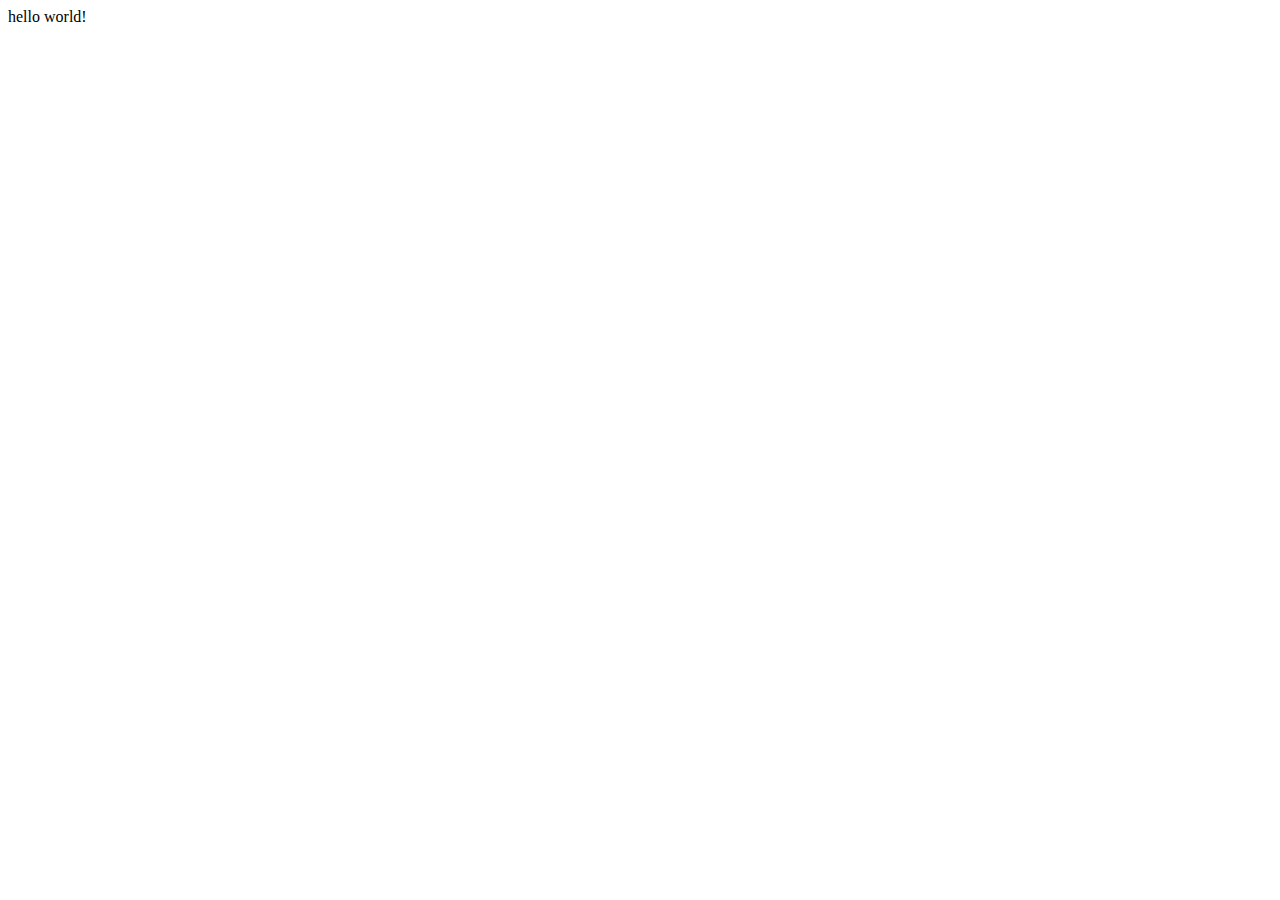
==== index.html @ 7e1a2815 "initial commit" ====
<!DOCTYPE html>
<html lang="en">
  <head>
    <meta charset="UTF-8" />
    <meta name="viewport" content="width=device-width, initial-scale=1.0" />
    <title>Document</title>
    <link rel="stylesheet" href="style.css" />
  </head>
  <body>
    hello world!
    <script src="script.js"></script>
  </body>
</html>
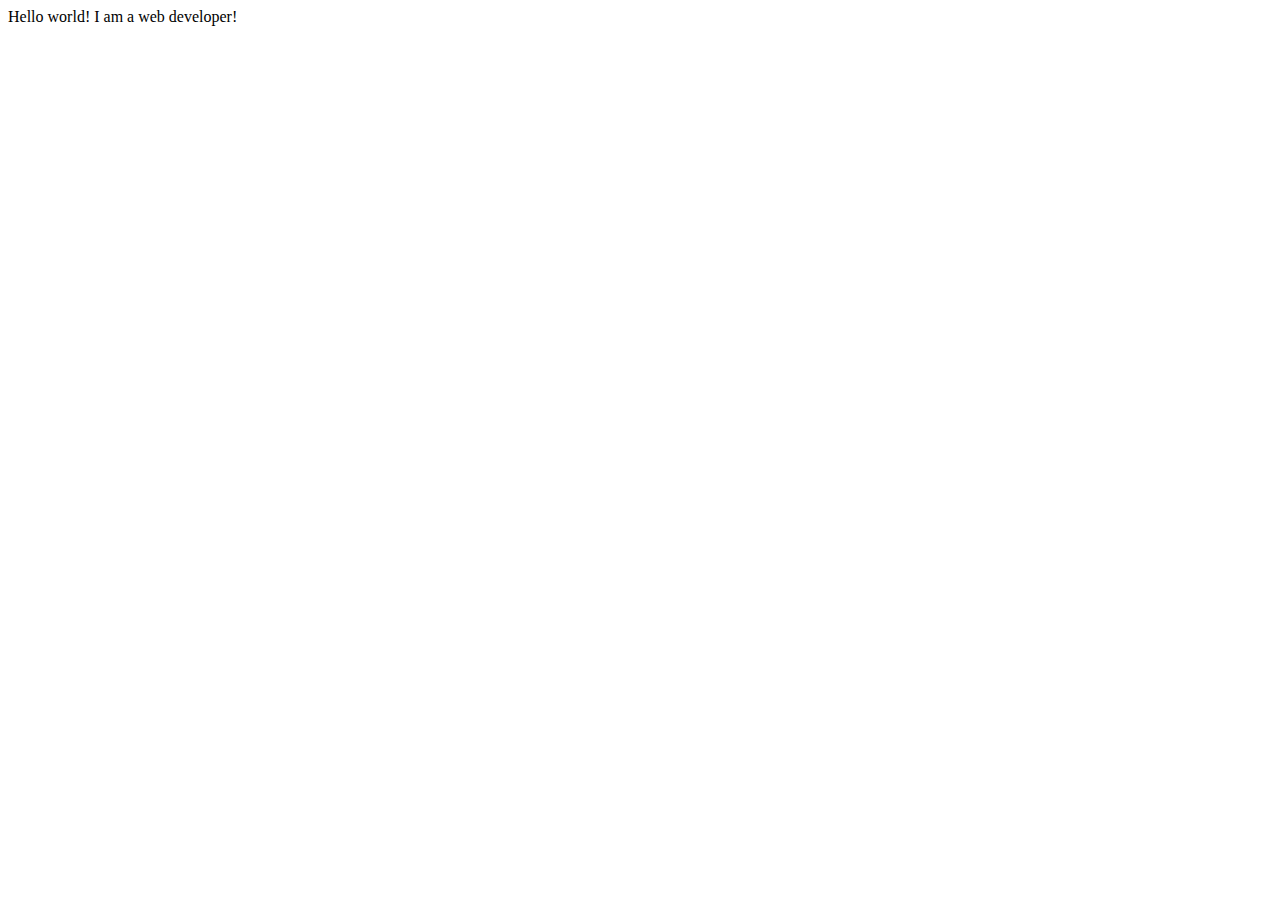
==== commit 7fc1e7f8: "include introduction" ====
--- a/index.html
+++ b/index.html
@@ -7,7 +7,7 @@
     <link rel="stylesheet" href="style.css" />
   </head>
   <body>
-    hello world!
+    Hello world! I am a web developer!
     <script src="script.js"></script>
   </body>
 </html>
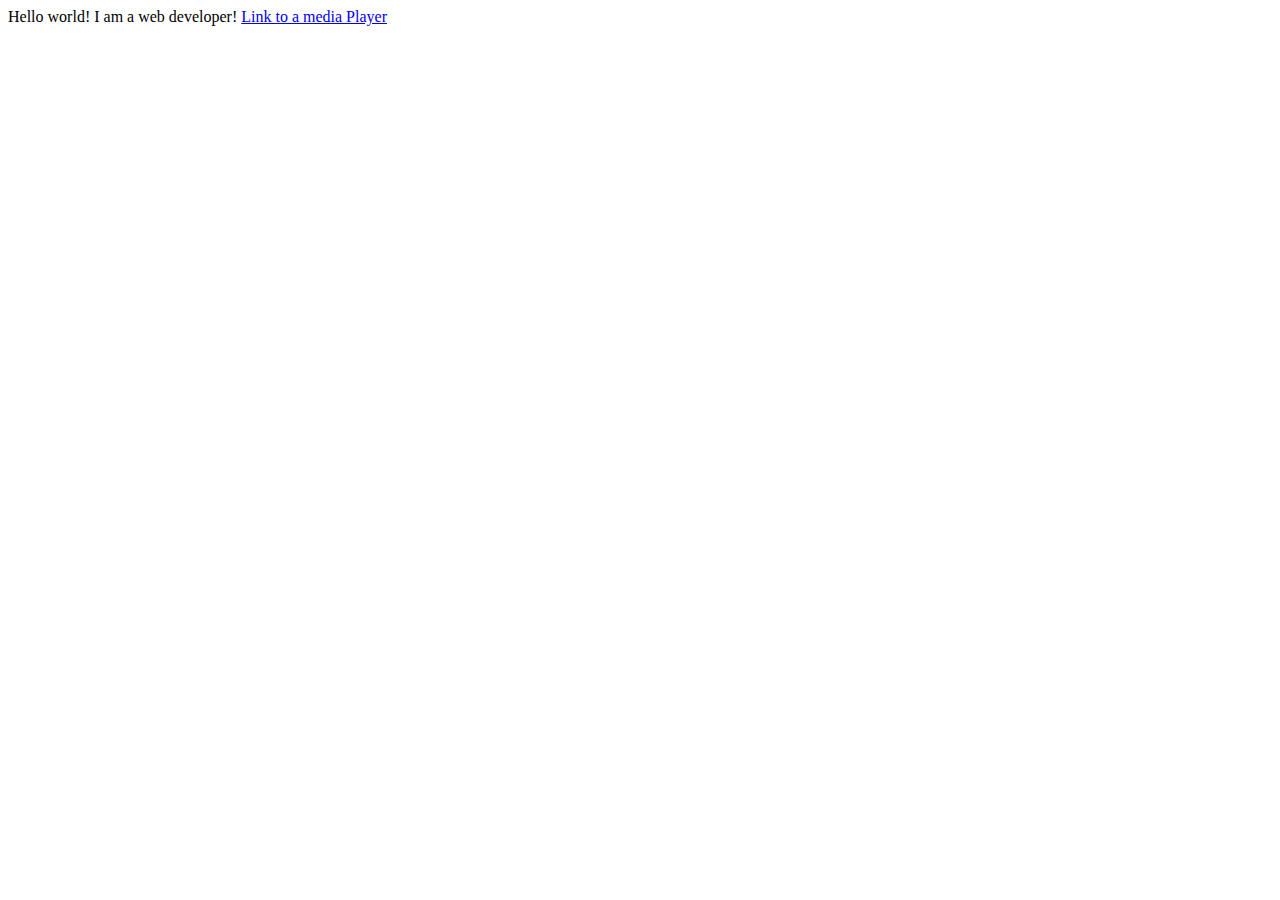
==== commit 9e3b4b67: "include media player" ====
--- a/index.html
+++ b/index.html
@@ -3,11 +3,12 @@
   <head>
     <meta charset="UTF-8" />
     <meta name="viewport" content="width=device-width, initial-scale=1.0" />
-    <title>Document</title>
+    <title>Welcome to my website!</title>
     <link rel="stylesheet" href="style.css" />
   </head>
   <body>
     Hello world! I am a web developer!
+    <a href="./media-player/index.html">Link to a media Player</a>
     <script src="script.js"></script>
   </body>
 </html>
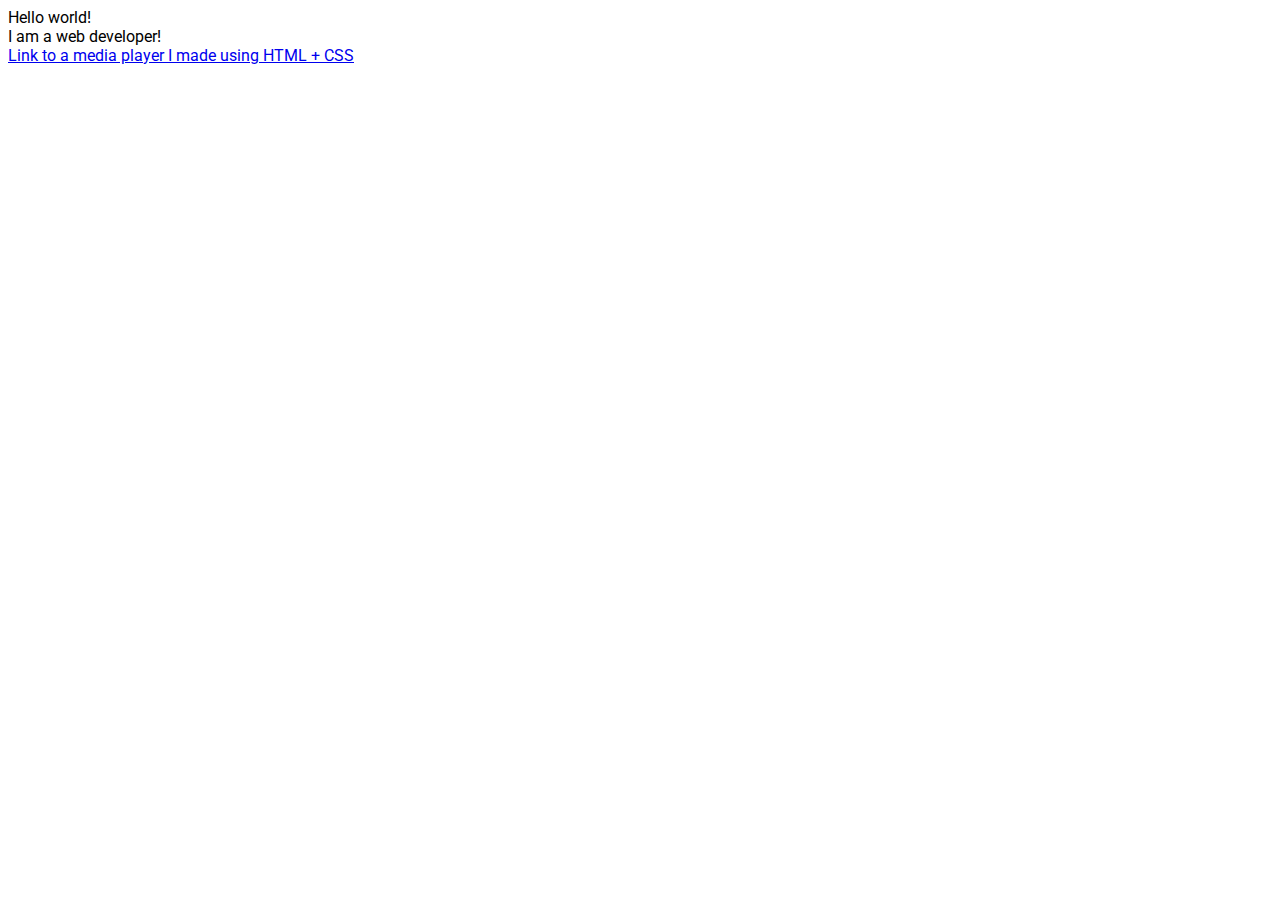
==== commit af1a1847: "include link to go back to home page" ====
--- a/index.html
+++ b/index.html
@@ -4,11 +4,20 @@
     <meta charset="UTF-8" />
     <meta name="viewport" content="width=device-width, initial-scale=1.0" />
     <title>Welcome to my website!</title>
+    <link rel="preconnect" href="https://fonts.googleapis.com" />
+    <link rel="preconnect" href="https://fonts.gstatic.com" crossorigin />
+    <link
+      href="https://fonts.googleapis.com/css2?family=Roboto:ital,wght@0,100..900;1,100..900&display=swap"
+      rel="stylesheet"
+    />
     <link rel="stylesheet" href="style.css" />
   </head>
   <body>
-    Hello world! I am a web developer!
-    <a href="./media-player/index.html">Link to a media Player</a>
+    Hello world! <br />
+    I am a web developer! <br />
+    <a href="./media-player/index.html"
+      >Link to a media player I made using HTML + CSS</a
+    >
     <script src="script.js"></script>
   </body>
 </html>
--- a/style.css
+++ b/style.css
@@ -0,0 +1,3 @@
+*{
+    font-family: 'Roboto', sans-serif;
+}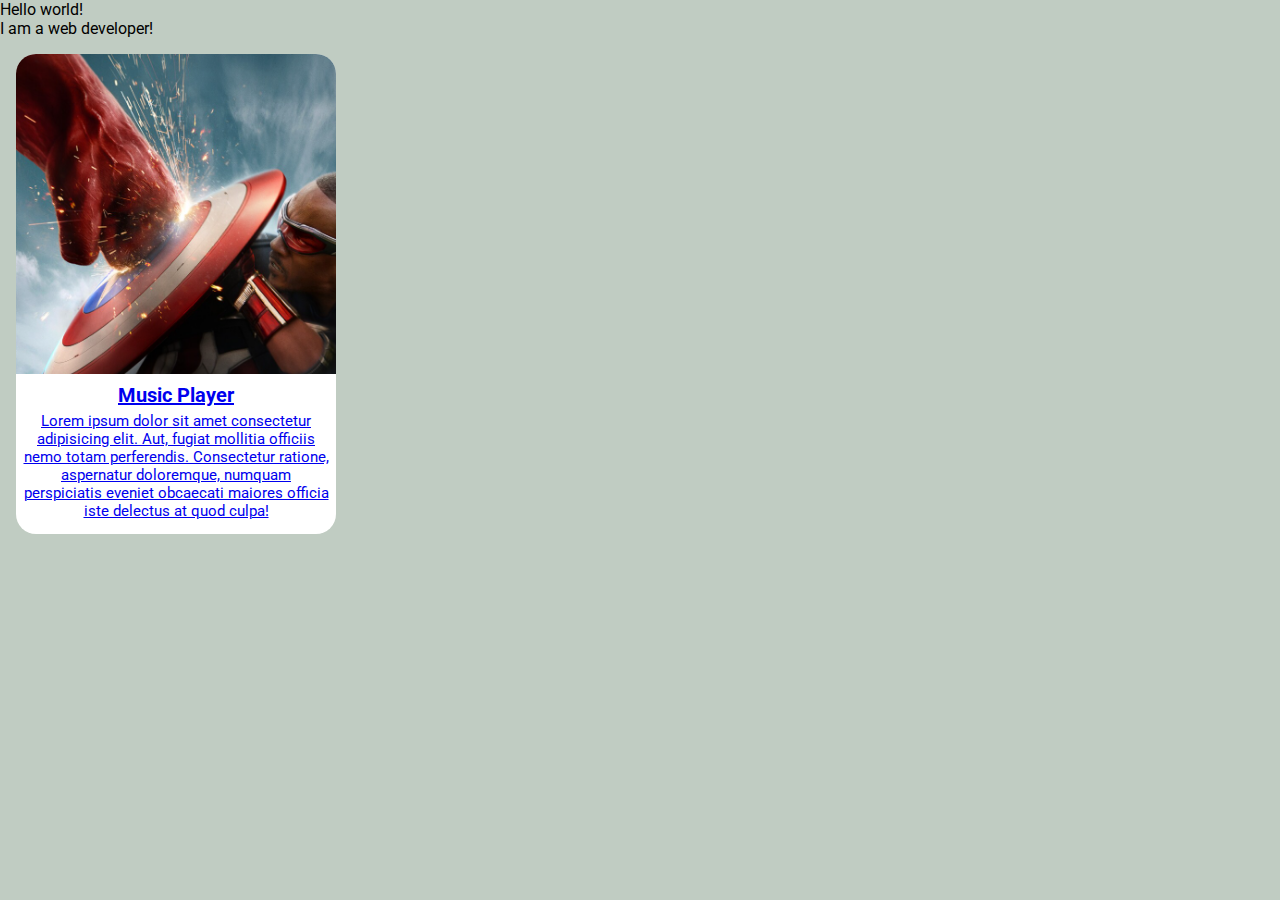
==== commit 21f8cc77: "rename folder to music player. change css to have hierarchy" ====
--- a/index.html
+++ b/index.html
@@ -15,9 +15,25 @@
   <body>
     Hello world! <br />
     I am a web developer! <br />
-    <a href="./media-player/index.html"
-      >Link to a media player I made using HTML + CSS</a
-    >
+
+    <div class="card">
+      <a href="./music-player/index.html">
+        <img
+          src="thumb_capitao_america.png"
+          alt="thumbnail do reprodutor de musica"
+          title="thumbnail do reprodutor de musica"
+          class="imagem"
+        />
+        <h2 class="titulo">Music Player</h2>
+        <p class="descricao">
+          Lorem ipsum dolor sit amet consectetur adipisicing elit. Aut, fugiat
+          mollitia officiis nemo totam perferendis. Consectetur ratione,
+          aspernatur doloremque, numquam perspiciatis eveniet obcaecati maiores
+          officia iste delectus at quod culpa!
+        </p>
+      </a>
+    </div>
+
     <script src="script.js"></script>
   </body>
 </html>
--- a/style.css
+++ b/style.css
@@ -1,3 +1,39 @@
 *{
+    margin: 0;
+    padding: 0;
+    box-sizing: border-box;
+}
+
+body{
     font-family: 'Roboto', sans-serif;
+    background-color: #C0CCC2;
+}
+
+.card {
+    background-color: white;
+    border-radius: 20px;
+    width: 320px;
+    height: 480px;
+    margin: 16px;
+    float: left;
+    
+    .imagem {
+        width: 100%;
+        border-radius: 20px 20px 0 0;
+        margin-bottom: 0;
+    }
+    
+    .titulo,.descricao{
+        text-align: center;
+    }
+    
+    .titulo{
+        margin: 5px;
+        font-size: 20px;
+    }
+    
+    .descricao{
+        margin: 0 5px;
+        font-size: 15px;
+    }
 }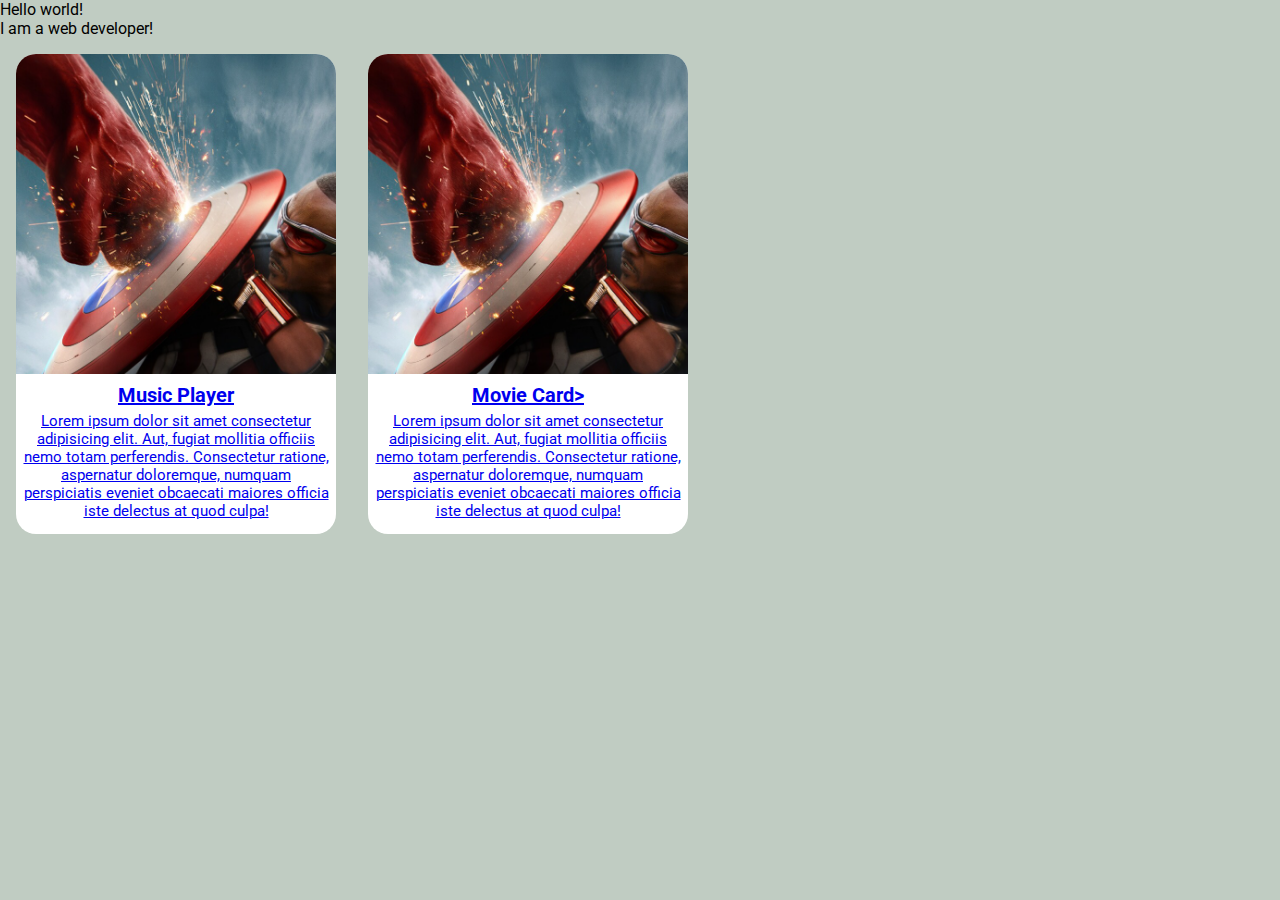
==== commit af567b4b: "add movie card project" ====
--- a/index.html
+++ b/index.html
@@ -20,8 +20,8 @@
       <a href="./music-player/index.html">
         <img
           src="thumb_capitao_america.png"
-          alt="thumbnail do reprodutor de musica"
-          title="thumbnail do reprodutor de musica"
+          alt="Music Player's thumbnail"
+          title="Music Player's thumbnail"
           class="imagem"
         />
         <h2 class="titulo">Music Player</h2>
@@ -34,6 +34,24 @@
       </a>
     </div>
 
+    <div class="card">
+      <a href="./movie-card/index.html">
+        <img
+          src="thumb_capitao_america.png"
+          alt="Movie Card's thumbnail"
+          title="Movie Card's thumbnail"
+          class="imagem"
+        />
+        <h2 class="titulo">Movie Card></h2>
+        <p class="descricao">
+          Lorem ipsum dolor sit amet consectetur adipisicing elit. Aut, fugiat
+          mollitia officiis nemo totam perferendis. Consectetur ratione,
+          aspernatur doloremque, numquam perspiciatis eveniet obcaecati maiores
+          officia iste delectus at quod culpa!
+        </p>
+      </a>
+    </div>
+
     <script src="script.js"></script>
   </body>
 </html>
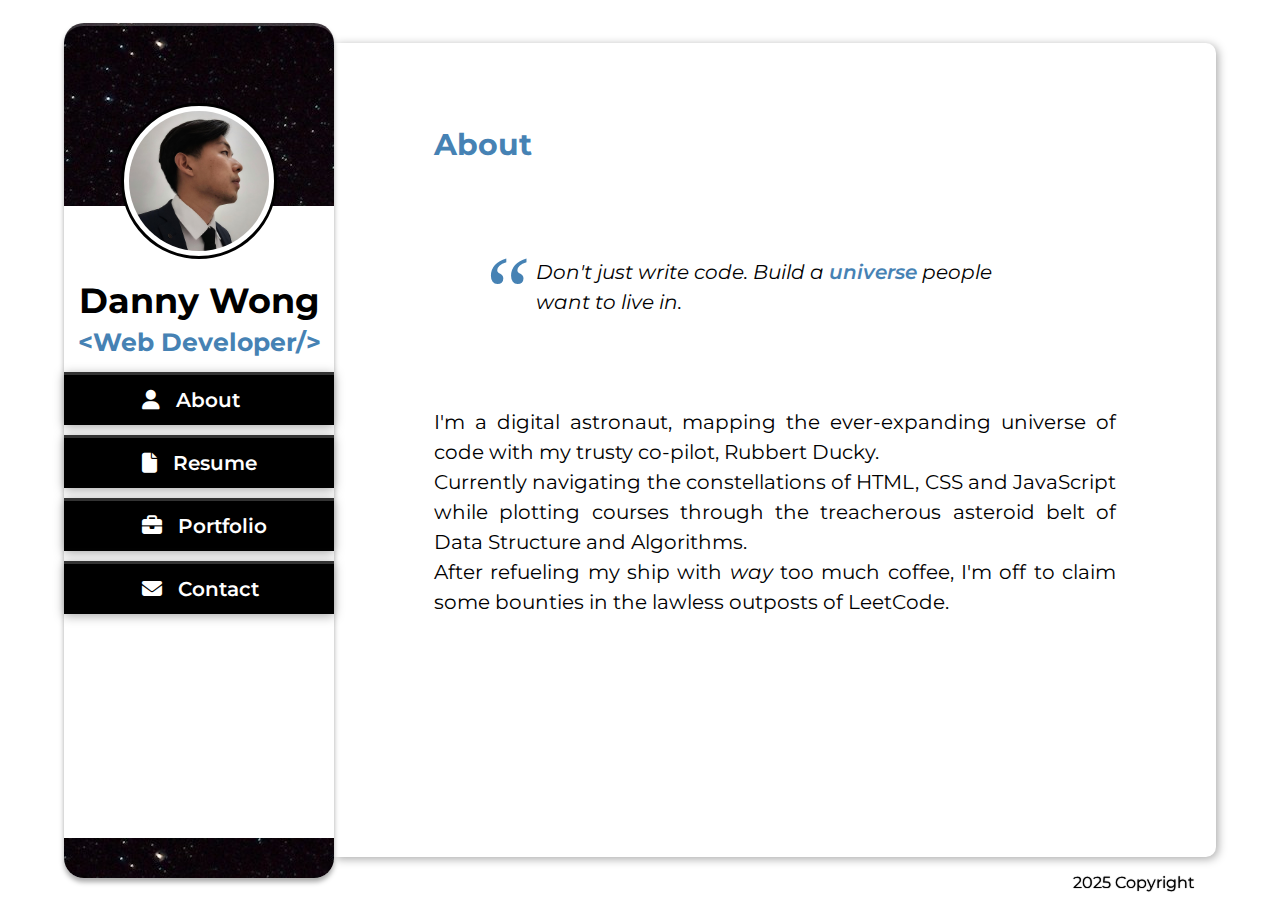
==== commit 7d9cd22e: "Revamp landing page" ====
--- a/index.html
+++ b/index.html
@@ -1,57 +1,286 @@
 <!DOCTYPE html>
+<!-- Na rubrica solicita lang="pt-BR", porem como fiz em ingles, deixei "en"-->
 <html lang="en">
   <head>
     <meta charset="UTF-8" />
     <meta name="viewport" content="width=device-width, initial-scale=1.0" />
+    <meta http-equiv="X-UA-Compatible" content="ie=edge" />
     <title>Welcome to my website!</title>
+    <link rel="stylesheet" href="style.css" />
+    <link
+      rel="stylesheet"
+      href="https://cdnjs.cloudflare.com/ajax/libs/font-awesome/6.7.2/css/all.min.css"
+      integrity="sha512-Evv84Mr4kqVGRNSgIGL/F/aIDqQb7xQ2vcrdIwxfjThSH8CSR7PBEakCr51Ck+w+/U6swU2Im1vVX0SVk9ABhg=="
+      crossorigin="anonymous"
+      referrerpolicy="no-referrer"
+    />
     <link rel="preconnect" href="https://fonts.googleapis.com" />
     <link rel="preconnect" href="https://fonts.gstatic.com" crossorigin />
     <link
-      href="https://fonts.googleapis.com/css2?family=Roboto:ital,wght@0,100..900;1,100..900&display=swap"
+      href="https://fonts.googleapis.com/css2?family=Montserrat:ital,wght@0,100..900;1,100..900&display=swap"
       rel="stylesheet"
     />
-    <link rel="stylesheet" href="style.css" />
   </head>
   <body>
-    Hello world! <br />
-    I am a web developer! <br />
-
-    <div class="card">
-      <a href="./music-player/index.html">
-        <img
-          src="thumb_capitao_america.png"
-          alt="Music Player's thumbnail"
-          title="Music Player's thumbnail"
-          class="imagem"
-        />
-        <h2 class="titulo">Music Player</h2>
-        <p class="descricao">
-          Lorem ipsum dolor sit amet consectetur adipisicing elit. Aut, fugiat
-          mollitia officiis nemo totam perferendis. Consectetur ratione,
-          aspernatur doloremque, numquam perspiciatis eveniet obcaecati maiores
-          officia iste delectus at quod culpa!
-        </p>
-      </a>
+    <div class="container">
+      <header>
+        <h1>Danny Wong's Portfolio Website</h1>
+        <section class="card">
+          <!-- Card Header -->
+          <div class="card-header">
+            <div class="rectangle"></div>
+            <div class="circle">
+              <img
+                src="profile-picture.jpg"
+                alt="Danny's profile picture"
+                title="Danny's profile picture"
+                class="profile-picture"
+              />
+            </div>
+          </div>
+
+          <!-- Card Main -->
+          <div class="card-main">
+            <h2 class="name">Danny Wong</h2>
+            <h3>&lt;Web Developer/&gt;</h3>
+            <nav>
+              <a href="#about" title="Link to About section">
+                <i class="fa-solid fa-user"></i>
+                <span>About </span>
+              </a>
+              <a href="#resume" title="Link to Resume section">
+                <i class="fa-solid fa-file"></i>
+                <span>Resume</span>
+              </a>
+              <a href="#portfolio" title="Link to Portfolio section">
+                <i class="fa-solid fa-briefcase"></i>
+                <span>Portfolio</span>
+              </a>
+              <a href="#contact" title="Link to Contact section">
+                <i class="fa-solid fa-envelope"></i>
+                <span>Contact</span>
+              </a>
+            </nav>
+          </div>
+
+          <!-- Card Footer -->
+          <div class="card-footer"></div>
+        </section>
+      </header>
+
+      <main>
+        <!-- About Tab -->
+        <section class="main-section">
+          <div id="about">
+            <h2>About</h2>
+            <blockquote>
+              Don't just write code. Build a <span>universe</span> people want
+              to live in.
+            </blockquote>
+            <p>
+              I'm a digital astronaut, mapping the ever-expanding universe of
+              code with my trusty co-pilot, Rubbert Ducky. <br />Currently
+              navigating the constellations of HTML, CSS and JavaScript while
+              plotting courses through the treacherous asteroid belt of Data
+              Structure and Algorithms. <br />After refueling my ship with
+              <em>way</em> too much coffee, I'm off to claim some bounties in
+              the lawless outposts of LeetCode.
+            </p>
+          </div>
+
+          <!-- Resume Tab -->
+          <div id="resume">
+            <!-- Work Experience section -->
+            <h2>Work Experience</h2>
+            <dl>
+              <dt class="company">
+                Fulfillment Buyer <span class="at">@</span> Huawei Brasil
+              </dt>
+              <dt class="year">Jul / 2018 - Present</dt>
+              <dd class="description">- Supplier management through KPIs.</dd>
+              <dd class="description">
+                - Creation and management of purchase orders in ERP system.
+              </dd>
+              <dd class="description">
+                - Inventory level monitoring and management.
+              </dd>
+              <dt class="company">
+                Public Relations Assistant <span class="at">@</span> XCMG Brasil
+              </dt>
+              <dt class="year">Jul / 2015 - Jul / 2018</dt>
+              <dd class="description">
+                - Submission of proposals and bids in government bids.
+              </dd>
+              <dd class="description">
+                - Monitoring distributors participation in bids nationwide.
+              </dd>
+              <dd class="description">
+                - Management and organization of documentation for bid
+                participation.
+              </dd>
+            </dl>
+
+            <!-- Education section -->
+            <h2>Education</h2>
+            <ul>
+              <li>
+                <p class="company">
+                  Systems Analysis and Development
+                  <span class="at">@</span>
+                  Instituto Infnet
+                </p>
+                <p class="year">Jan / 2025 - Present</p>
+              </li>
+              <li>
+                <p class="company">
+                  International Economics
+                  <span class="at">@</span>
+                  Shanghai Jiaotong University
+                </p>
+                <p class="year">Sep / 2010 - Jul / 2014</p>
+              </li>
+            </ul>
+
+            <!-- Skills section -->
+            <h2>Skills</h2>
+            <table>
+              <tr>
+                <td>HTML</td>
+                <td>
+                  <i class="fa-solid fa-star"></i>
+                  <i class="fa-solid fa-star"></i>
+                  <i class="fa-solid fa-star-half-stroke"></i>
+                  <i class="fa-regular fa-star"></i>
+                  <i class="fa-regular fa-star"></i>
+                </td>
+                <td>MS Office</td>
+                <td>
+                  <i class="fa-solid fa-star"></i>
+                  <i class="fa-solid fa-star"></i>
+                  <i class="fa-solid fa-star"></i>
+                  <i class="fa-solid fa-star"></i>
+                  <i class="fa-regular fa-star"></i>
+                </td>
+              </tr>
+              <tr>
+                <td>CSS</td>
+                <td>
+                  <i class="fa-solid fa-star"></i>
+                  <i class="fa-solid fa-star"></i>
+                  <i class="fa-solid fa-star-half-stroke"></i>
+                  <i class="fa-regular fa-star"></i>
+                  <i class="fa-regular fa-star"></i>
+                </td>
+                <td>English</td>
+                <td>
+                  <i class="fa-solid fa-star"></i>
+                  <i class="fa-solid fa-star"></i>
+                  <i class="fa-solid fa-star"></i>
+                  <i class="fa-solid fa-star"></i>
+                  <i class="fa-solid fa-star-half-stroke"></i>
+                </td>
+              </tr>
+              <tr>
+                <td>JavaScript</td>
+                <td>
+                  <i class="fa-solid fa-star"></i>
+                  <i class="fa-solid fa-star"></i>
+                  <i class="fa-solid fa-star-half-stroke"></i>
+                  <i class="fa-regular fa-star"></i>
+                  <i class="fa-regular fa-star"></i>
+                </td>
+                <td>Portuguese</td>
+                <td>
+                  <i class="fa-solid fa-star"></i>
+                  <i class="fa-solid fa-star"></i>
+                  <i class="fa-solid fa-star"></i>
+                  <i class="fa-solid fa-star"></i>
+                  <i class="fa-solid fa-star-half-stroke"></i>
+                </td>
+              </tr>
+              <tr>
+                <td>SQL</td>
+                <td>
+                  <i class="fa-solid fa-star"></i>
+                  <i class="fa-solid fa-star-half-stroke"></i>
+                  <i class="fa-regular fa-star"></i>
+                  <i class="fa-regular fa-star"></i>
+                  <i class="fa-regular fa-star"></i>
+                </td>
+                <td>Spanish</td>
+                <td>
+                  <i class="fa-solid fa-star"></i>
+                  <i class="fa-solid fa-star"></i>
+                  <i class="fa-solid fa-star"></i>
+                  <i class="fa-solid fa-star"></i>
+                  <i class="fa-solid fa-star-half-stroke"></i>
+                </td>
+              </tr>
+              <tr>
+                <td>Git/Github</td>
+                <td>
+                  <i class="fa-solid fa-star"></i>
+                  <i class="fa-solid fa-star"></i>
+                  <i class="fa-regular fa-star"></i>
+                  <i class="fa-regular fa-star"></i>
+                  <i class="fa-regular fa-star"></i>
+                </td>
+                <td>Mandarin</td>
+                <td>
+                  <i class="fa-solid fa-star"></i>
+                  <i class="fa-solid fa-star"></i>
+                  <i class="fa-solid fa-star"></i>
+                  <i class="fa-solid fa-star"></i>
+                  <i class="fa-solid fa-star-half-stroke"></i>
+                </td>
+              </tr>
+            </table>
+          </div>
+
+          <!-- Portfolio Tab -->
+          <div id="portfolio">
+            <h2>Portfolio</h2>
+            <dl>
+              <dt><a href="" title="Link to Project 1">Project 1</a></dt>
+              <dd>
+                Lorem ipsum dolor sit amet consectetur adipisicing elit.
+                Perferendis a aperiam, nam nostrum sunt distinctio obcaecati sed
+                saepe ratione quod ut non, eligendi sint, id iure illum at
+                voluptate quae.
+              </dd>
+              <dt><a href="" title="Link to Project 2">Project 2</a></dt>
+              <dd>
+                Lorem ipsum dolor sit amet consectetur adipisicing elit.
+                Perferendis a aperiam, nam nostrum sunt distinctio obcaecati sed
+                saepe ratione quod ut non, eligendi sint, id iure illum at
+                voluptate quae.
+              </dd>
+              <dt><a href="" title="Link to Project 3">Project 3</a></dt>
+              <dd>
+                Lorem ipsum dolor sit amet consectetur adipisicing elit.
+                Perferendis a aperiam, nam nostrum sunt distinctio obcaecati sed
+                saepe ratione quod ut non, eligendi sint, id iure illum at
+                voluptate quae.
+              </dd>
+            </dl>
+          </div>
+
+          <!-- Contact Tab -->
+          <div id="contact">
+            <h2>Contact</h2>
+            <ul>
+              <li><strong>Whatsapp:</strong> +55(15)99138-8667</li>
+              <li><strong>E-Mail:</strong> dkcw0202@gmail.com</li>
+              <li>
+                <strong>Linkedin:</strong> linkedin.com/in/dannykochonwong
+              </li>
+              <li><strong>Github:</strong> github.com/DKCW</li>
+            </ul>
+          </div>
+        </section>
+      </main>
+      <footer>2025 Copyright</footer>
     </div>
-
-    <div class="card">
-      <a href="./movie-card/index.html">
-        <img
-          src="thumb_capitao_america.png"
-          alt="Movie Card's thumbnail"
-          title="Movie Card's thumbnail"
-          class="imagem"
-        />
-        <h2 class="titulo">Movie Card></h2>
-        <p class="descricao">
-          Lorem ipsum dolor sit amet consectetur adipisicing elit. Aut, fugiat
-          mollitia officiis nemo totam perferendis. Consectetur ratione,
-          aspernatur doloremque, numquam perspiciatis eveniet obcaecati maiores
-          officia iste delectus at quod culpa!
-        </p>
-      </a>
-    </div>
-
     <script src="script.js"></script>
   </body>
 </html>
--- a/style.css
+++ b/style.css
@@ -1,39 +1,271 @@
-*{
+:root {
+    --main-color: black;
+    --accent-color: crimson;
+    --secondary-color: steelblue;
+    --highlight-color: rgba(255, 255, 255, 0.2);
+    --shadow-color: #a9a9a9;
+    --background-color: hsl(0, 0%, 100%);
+  }
+  
+  body {
     margin: 0;
     padding: 0;
-    box-sizing: border-box;
-}
-
-body{
-    font-family: 'Roboto', sans-serif;
-    background-color: #C0CCC2;
-}
-
-.card {
-    background-color: white;
-    border-radius: 20px;
-    width: 320px;
-    height: 480px;
-    margin: 16px;
-    float: left;
-    
-    .imagem {
+    margin: auto;
+    height: 100vh;
+    width: 100vw;
+    font-family: "Montserrat", sans-serif;
+  }
+  
+  .container {
+    display: flex;
+    position: relative;
+    align-items: center;
+    justify-content: center;
+    height: 100vh;
+    min-height: 680px;
+    width: 90vw;
+    min-width: 470px;
+    margin: auto;
+  }
+  
+  header {
+    height: 95%;
+  
+    h1 {
+      display: none;
+    }
+  
+    .card {
+      position: relative;
+      height: 100%;
+      min-width: 270px;
+      box-shadow: 0px 4px 5px var(--shadow-color);
+      border-radius: 20px;
+      background-color: var(--background-color);
+  
+      .card-header {
+        .rectangle {
+          position: absolute;
+          width: 100%;
+          height: 180px;
+          border-radius: 20px 20px 0 0;
+          border-top: 3px solid var(--highlight-color);
+          background-image: url("./stars.jpg");
+        }
+  
+        .circle,
+        .profile-picture {
+          border-radius: 100%;
+          margin: auto;
+        }
+  
+        .circle {
+          position: relative;
+          top: 80px;
+          background-color: var(--background-color);
+          width: 150px;
+          height: 150px;
+          border: 3px solid var(--main-color);
+  
+          .profile-picture {
+            position: relative;
+            left: 5px;
+            top: 5px;
+            width: 140px;
+          }
+        }
+      }
+  
+      .card-main {
+        margin-top: 100px;
+        text-align: center;
+  
+        h2,
+        h3 {
+          margin: 5px;
+        }
+  
+        h2 {
+          color: var(--main-color);
+          font-size: 35px;
+        }
+  
+        h3 {
+          color: var(--secondary-color);
+          font-size: 25px;
+        }
+  
+        nav {
+          display: flex;
+          flex-direction: column;
+          align-items: flex-end;
+          justify-content: flex-start;
+          min-width: 120px;
+          margin-top: 15px;
+  
+          a {
+            background-color: var(--main-color);
+            box-shadow: 0px 2px 10px var(--shadow-color);
+            border-top: 3px solid var(--highlight-color);
+            color: white;
+            text-decoration: none;
+            font-weight: 600;
+            font-size: 20px;
+            box-sizing: border-box;
+            display: inline-block;
+            width: 100%;
+            padding: 5px 25%;
+            text-align: left;
+            margin-bottom: 10px;
+          }
+  
+          a:hover {
+            animation-name: nav-bar;
+            animation-duration: 0.2s;
+            background-color: var(--accent-color);
+          }
+        }
+  
+        i {
+          padding: 10px;
+        }
+      }
+  
+      .card-footer {
+        position: absolute;
+        bottom: 0px;
         width: 100%;
-        border-radius: 20px 20px 0 0;
-        margin-bottom: 0;
-    }
-    
-    .titulo,.descricao{
-        text-align: center;
-    }
-    
-    .titulo{
-        margin: 5px;
-        font-size: 20px;
-    }
-    
-    .descricao{
-        margin: 0 5px;
-        font-size: 15px;
-    }
-}+        height: 40px;
+        /* background-color: var(--main-color); */
+        background-image: url("./stars.jpg");
+        border-radius: 0 0 20px 20px;
+      }
+    }
+  }
+  
+  @keyframes nav-bar {
+    0% {
+      padding-left: 20%;
+      background-color: var(--main-color);
+    }
+    100% {
+      padding-left: 25%;
+      background-color: var(--accent-color);
+    }
+  }
+  
+  /* Main section of the page */
+  main {
+    display: flex;
+    align-items: center;
+    height: 100%;
+  }
+  
+  .main-section {
+    border-radius: 0 10px 10px 0;
+    height: 90%;
+    min-width: 200px;
+    overflow-y: hidden;
+    background-color: var(--background-color);
+    box-shadow: 2px 2px 10px var(--shadow-color);
+    border-top: 4px solid var(--highlight-color);
+  
+    div {
+      height: 85%;
+      padding: 50px 100px;
+      font-size: 20px;
+      line-height: 1.5;
+      overflow-y: auto;
+  
+      h2 {
+        color: var(--secondary-color);
+        font-size: 30px;
+      }
+  
+      p {
+        text-align: justify;
+      }
+    }
+  }
+  
+  #about {
+    blockquote {
+      font-style: italic;
+      position: relative;
+      margin: 90px 10% 90px 15%;
+  
+      span {
+        color: var(--secondary-color);
+        font-weight: 600;
+      }
+    }
+    blockquote::before {
+      content: "\201C";
+      font-family: Georgia, serif;
+      color: var(--secondary-color);
+      font-size: 100px;
+      position: absolute;
+      left: -60px;
+      top: -40px;
+    }
+  }
+  
+  #resume {
+    .company,
+    .year {
+      font-weight: 600;
+      margin: 0;
+    }
+  
+    .year {
+      color: var(--secondary-color);
+      font-size: 18px;
+    }
+  
+    .description {
+      margin: 5px 0 5px 40px;
+    }
+  
+    .at {
+      color: var(--secondary-color);
+    }
+  
+    li {
+      margin-bottom: 20px;
+    }
+  
+    table {
+      width: 100%;
+      font-weight: 600;
+  
+      i {
+        color: var(--secondary-color);
+      }
+    }
+  }
+  
+  #portfolio {
+    a {
+      font-weight: 600;
+      color: var(--secondary-color);
+    }
+  
+    dd {
+      margin-bottom: 20px;
+    }
+  }
+  
+  #contact {
+    li {
+      margin-bottom: 20px;
+    }
+  }
+  
+  footer {
+    position: fixed;
+    bottom: 8px;
+    right: 85px;
+    color: black;
+    text-shadow: 0 0 1px black;
+  }
+  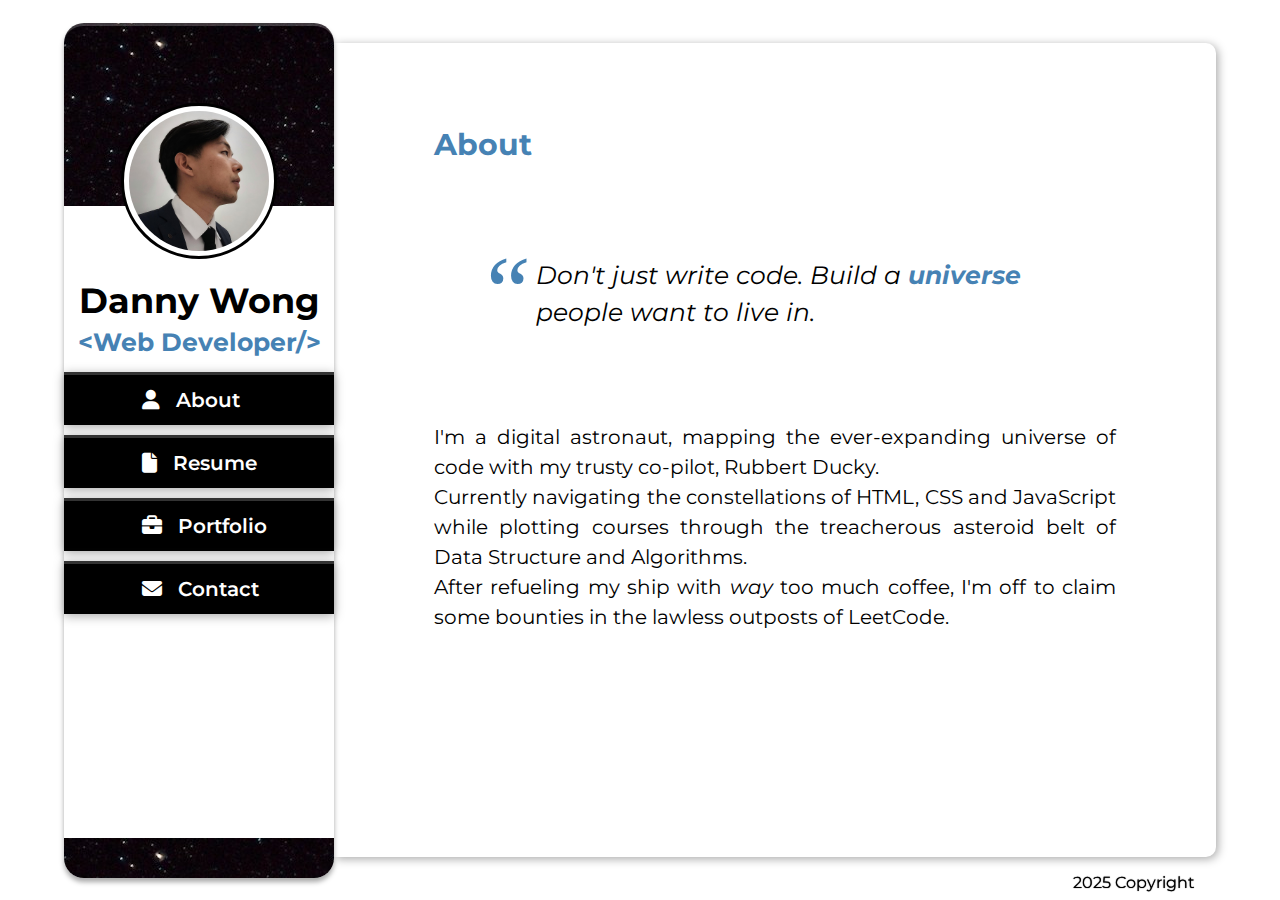
==== commit a1f5ab2b: "add small projects" ====
--- a/index.html
+++ b/index.html
@@ -1,5 +1,4 @@
 <!DOCTYPE html>
-<!-- Na rubrica solicita lang="pt-BR", porem como fiz em ingles, deixei "en"-->
 <html lang="en">
   <head>
     <meta charset="UTF-8" />
--- a/style.css
+++ b/style.css
@@ -171,8 +171,9 @@
     border-top: 4px solid var(--highlight-color);
   
     div {
-      height: 85%;
+      height: 100%;
       padding: 50px 100px;
+      box-sizing: border-box;
       font-size: 20px;
       line-height: 1.5;
       overflow-y: auto;
@@ -191,12 +192,13 @@
   #about {
     blockquote {
       font-style: italic;
+      font-size: 25px;
       position: relative;
       margin: 90px 10% 90px 15%;
   
       span {
         color: var(--secondary-color);
-        font-weight: 600;
+        font-weight: 700;
       }
     }
     blockquote::before {
@@ -213,7 +215,7 @@
   #resume {
     .company,
     .year {
-      font-weight: 600;
+      font-weight: 700;
       margin: 0;
     }
   
@@ -236,7 +238,7 @@
   
     table {
       width: 100%;
-      font-weight: 600;
+      font-weight: 700;
   
       i {
         color: var(--secondary-color);
@@ -246,7 +248,7 @@
   
   #portfolio {
     a {
-      font-weight: 600;
+      font-weight: 700;
       color: var(--secondary-color);
     }
   
